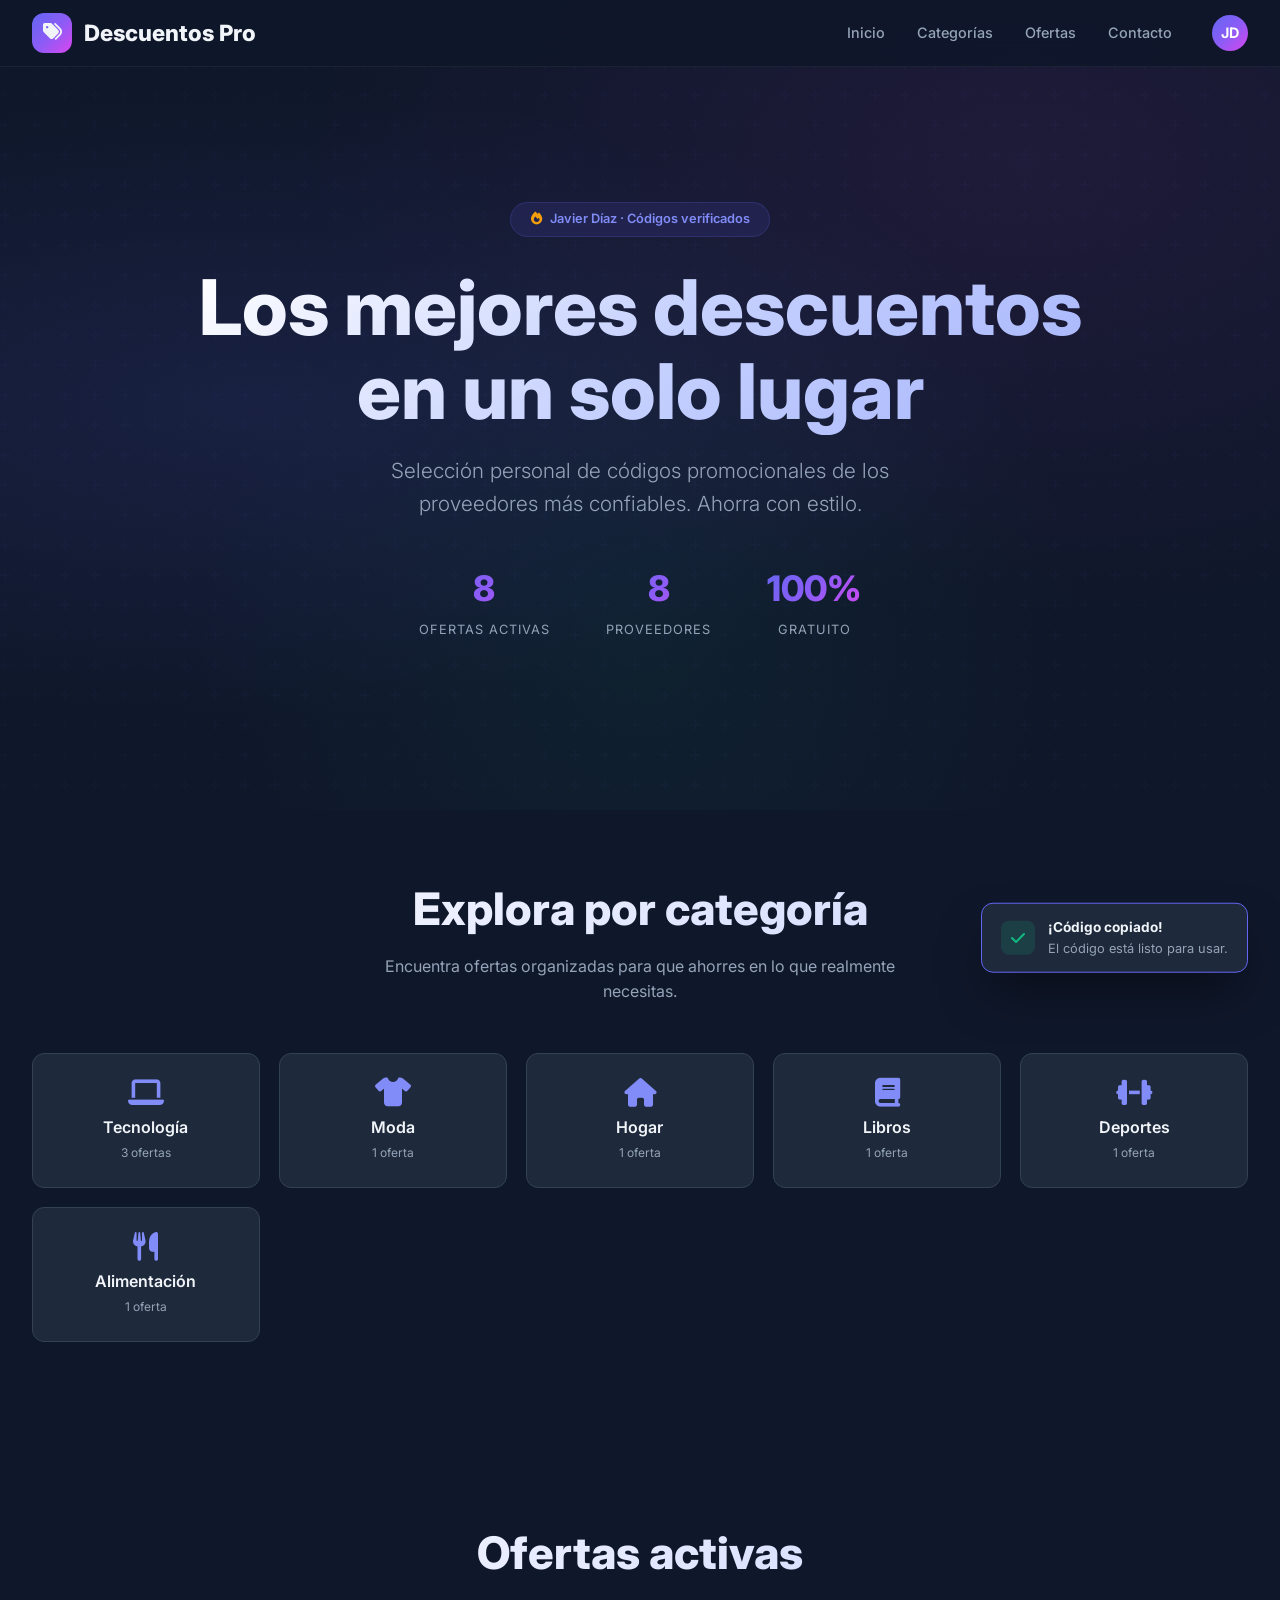
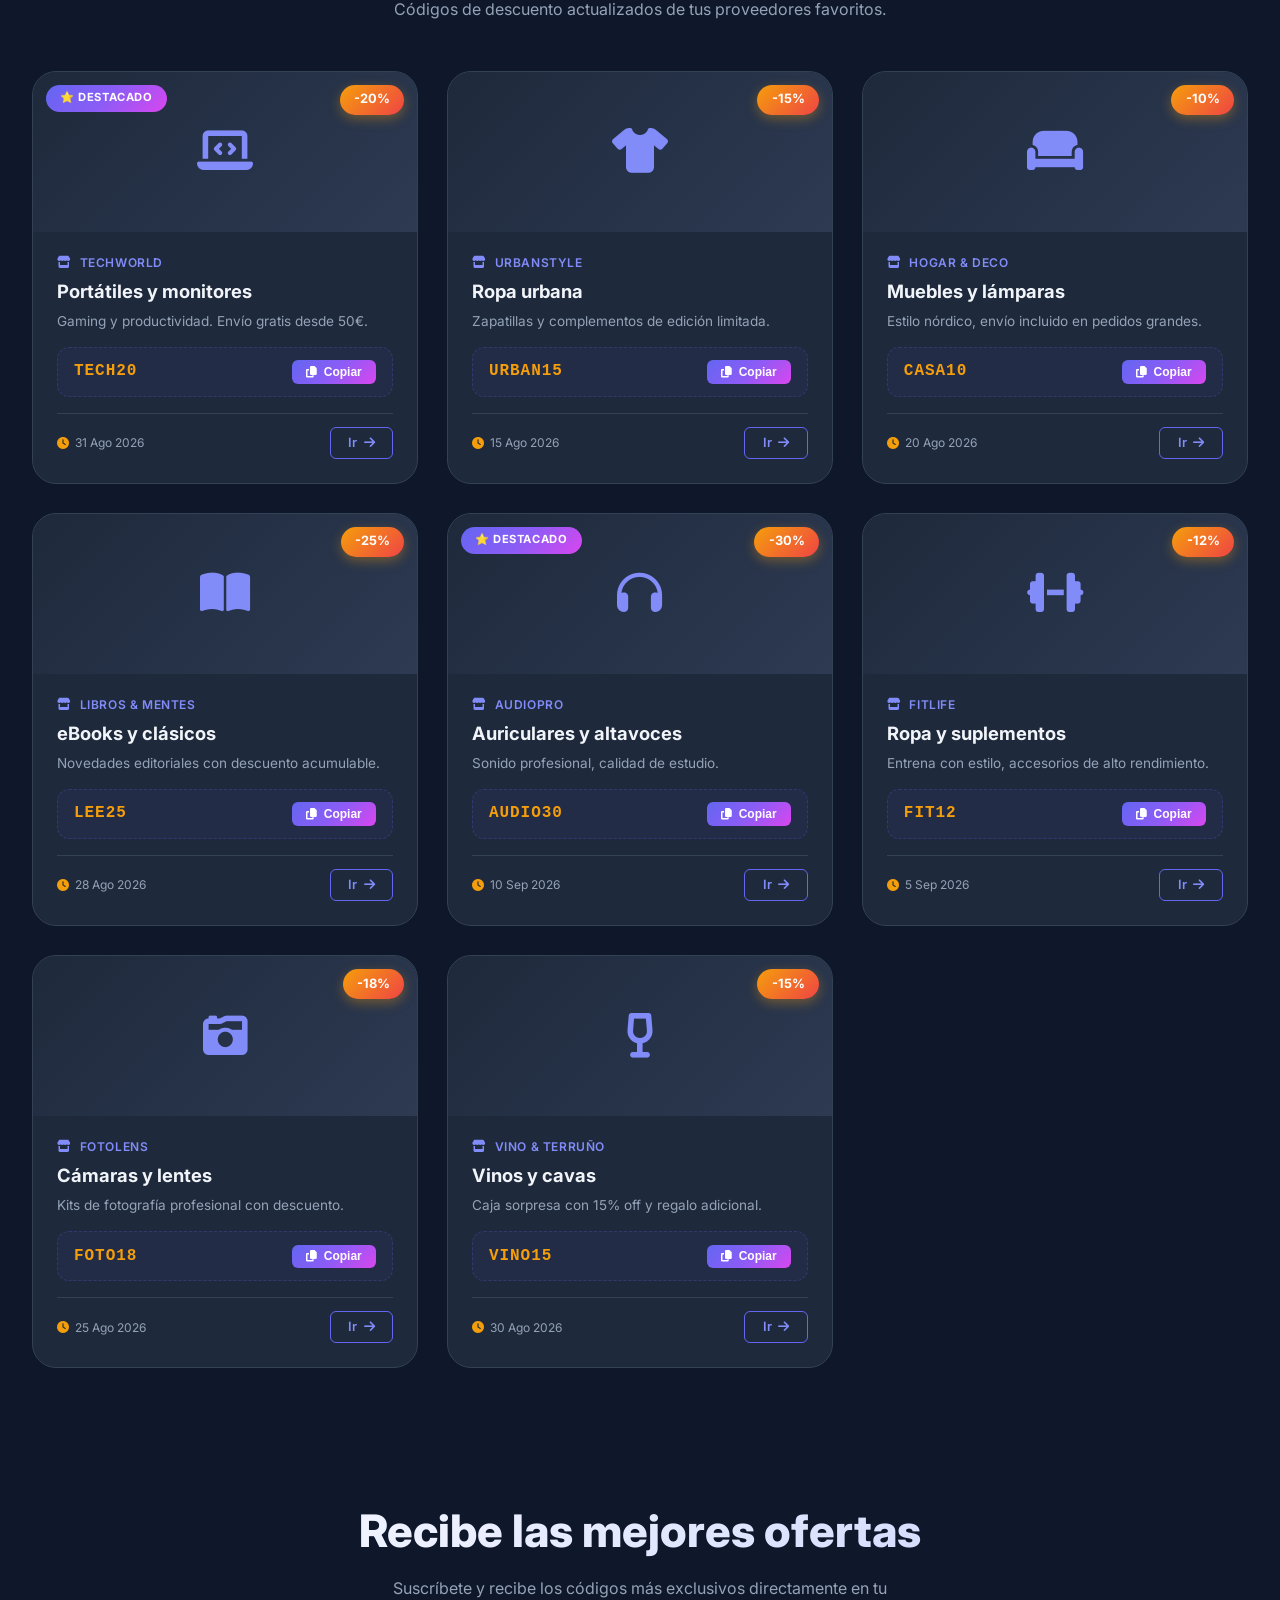
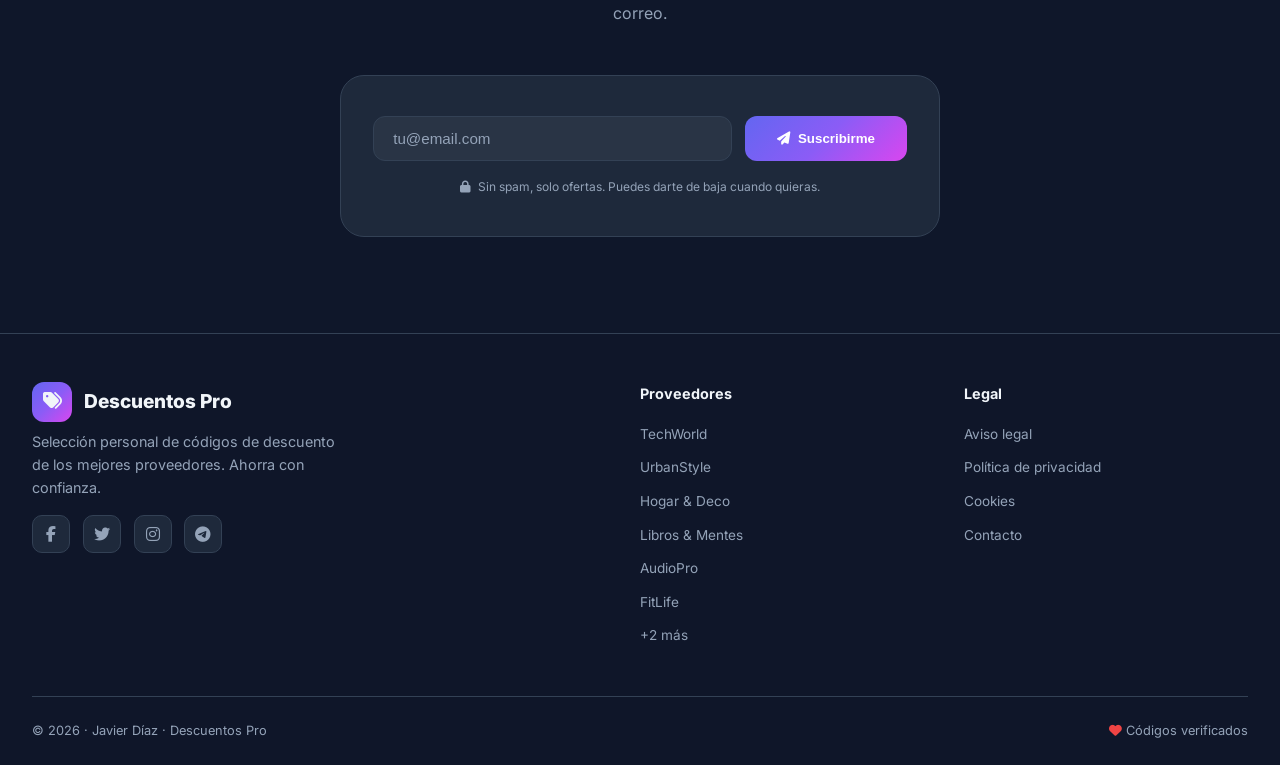
==== Index.html @ edf75646 "Primera versión: Página de descuentos" ====
<!DOCTYPE html>
<html lang="es">
<head>
    <meta charset="UTF-8">
    <meta name="viewport" content="width=device-width, initial-scale=1.0">
    <title>Descuentos Pro · Javier Díaz</title>
    
    <!-- Google Fonts -->
    <link href="https://fonts.googleapis.com/css2?family=Inter:wght@300;400;500;600;700;800&display=swap" rel="stylesheet">
    
    <!-- Font Awesome -->
    <link rel="stylesheet" href="https://cdnjs.cloudflare.com/ajax/libs/font-awesome/6.5.1/css/all.min.css">
    
    <!-- CSS Personalizado -->
    <link rel="stylesheet" href="css/style.css">
</head>
<body>

    <!-- ===== NAVEGACIÓN ===== -->
    <nav id="navbar">
        <div class="nav-container">
            <a href="#" class="logo">
                <span class="logo-icon"><i class="fas fa-tags"></i></span>
                Descuentos Pro
            </a>
            <ul class="nav-links">
                <li><a href="#inicio">Inicio</a></li>
                <li><a href="#categorias">Categorías</a></li>
                <li><a href="#ofertas">Ofertas</a></li>
                <li><a href="#contacto">Contacto</a></li>
                <li><span class="nav-avatar">JD</span></li>
            </ul>
            <button class="mobile-menu-btn" aria-label="Menú">
                <i class="fas fa-bars"></i>
            </button>
        </div>
    </nav>

    <!-- ===== HERO ===== -->
    <section class="hero" id="inicio">
        <div class="hero-content">
            <div class="hero-badge">
                <i class="fas fa-fire"></i> Javier Díaz · Códigos verificados
            </div>
            <h1>Los mejores descuentos en un solo lugar</h1>
            <p>Selección personal de códigos promocionales de los proveedores más confiables. Ahorra con estilo.</p>
            <div class="hero-stats">
                <div class="stat-item">
                    <div class="stat-number" id="totalOfertas">0</div>
                    <div class="stat-label">Ofertas activas</div>
                </div>
                <div class="stat-item">
                    <div class="stat-number" id="totalProveedores">0</div>
                    <div class="stat-label">Proveedores</div>
                </div>
                <div class="stat-item">
                    <div class="stat-number">100%</div>
                    <div class="stat-label">Gratuito</div>
                </div>
            </div>
        </div>
    </section>

    <!-- ===== CATEGORÍAS ===== -->
    <section id="categorias">
        <div class="section-header fade-in">
            <h2>Explora por categoría</h2>
            <p>Encuentra ofertas organizadas para que ahorres en lo que realmente necesitas.</p>
        </div>
        <div class="categories-grid" id="categoriesGrid">
            <!-- Generado dinámicamente desde JavaScript -->
        </div>
    </section>

    <!-- ===== OFERTAS ===== -->
    <section id="ofertas">
        <div class="section-header fade-in">
            <h2>Ofertas activas</h2>
            <p>Códigos de descuento actualizados de tus proveedores favoritos.</p>
        </div>
        <div class="products-grid" id="productsGrid">
            <div class="loading">
                <i class="fas fa-spinner fa-spin"></i>
                <p>Cargando ofertas...</p>
            </div>
        </div>
    </section>

    <!-- ===== CONTACTO / NEWSLETTER ===== -->
    <section id="contacto">
        <div class="section-header fade-in">
            <h2>Recibe las mejores ofertas</h2>
            <p>Suscríbete y recibe los códigos más exclusivos directamente en tu correo.</p>
        </div>
        <div class="newsletter-container">
            <!-- Formulario con Formspree (reemplaza TU_ID) -->
            <form action="https://formspree.io/f/TU_ID_AQUI" method="POST" class="newsletter-form">
                <input type="email" name="email" placeholder="tu@email.com" required>
                <button type="submit">
                    <i class="fas fa-paper-plane"></i> Suscribirme
                </button>
            </form>
            <p class="newsletter-note">
                <i class="fas fa-lock"></i> Sin spam, solo ofertas. Puedes darte de baja cuando quieras.
            </p>
        </div>
    </section>

    <!-- ===== FOOTER ===== -->
    <footer>
        <div class="footer-container">
            <div class="footer-grid">
                <div class="footer-brand">
                    <a href="#" class="logo" style="font-size:1.2rem;">
                        <span class="logo-icon"><i class="fas fa-tags"></i></span>
                        Descuentos Pro
                    </a>
                    <p>Selección personal de códigos de descuento de los mejores proveedores. Ahorra con confianza.</p>
                    <div class="footer-social">
                        <a href="#" class="social-link"><i class="fab fa-facebook-f"></i></a>
                        <a href="#" class="social-link"><i class="fab fa-twitter"></i></a>
                        <a href="#" class="social-link"><i class="fab fa-instagram"></i></a>
                        <a href="#" class="social-link"><i class="fab fa-telegram-plane"></i></a>
                    </div>
                </div>
                <div class="footer-column">
                    <h4>Proveedores</h4>
                    <ul id="footerProveedores">
                        <!-- Generado dinámicamente -->
                    </ul>
                </div>
                <div class="footer-column">
                    <h4>Legal</h4>
                    <ul>
                        <li><a href="#">Aviso legal</a></li>
                        <li><a href="#">Política de privacidad</a></li>
                        <li><a href="#">Cookies</a></li>
                        <li><a href="#">Contacto</a></li>
                    </ul>
                </div>
            </div>
            <div class="footer-bottom">
                <span>© 2026 · Javier Díaz · Descuentos Pro</span>
                <span><i class="fas fa-heart" style="color:#ef4444;"></i> Códigos verificados</span>
            </div>
        </div>
    </footer>

    <!-- ===== TOAST NOTIFICATION ===== -->
    <div class="toast" id="toast">
        <div class="toast-icon"><i class="fas fa-check"></i></div>
        <div class="toast-content">
            <h4 id="toast-title">¡Código copiado!</h4>
            <p id="toast-message">El código está listo para usar.</p>
        </div>
    </div>

    <!-- ===== JAVASCRIPT ===== -->
    <script src="js/main.js"></script>

</body>
</html>
---- css/style.css ----
/* ========================================
   VARIABLES GLOBALES
   ======================================== */
:root {
    --primary: #6366f1;
    --primary-dark: #4f46e5;
    --primary-light: #818cf8;
    --secondary: #f59e0b;
    --accent: #10b981;
    --bg: #0f172a;
    --bg-card: #1e293b;
    --bg-card-hover: #334155;
    --text: #f1f5f9;
    --text-muted: #94a3b8;
    --border: #334155;
    --gradient-1: linear-gradient(135deg, #6366f1 0%, #8b5cf6 50%, #d946ef 100%);
    --gradient-2: linear-gradient(135deg, #f59e0b 0%, #ef4444 100%);
    --shadow: 0 25px 50px -12px rgba(0, 0, 0, 0.5);
    --shadow-sm: 0 4px 6px -1px rgba(0, 0, 0, 0.3);
    --radius: 24px;
    --radius-sm: 12px;
}

/* ========================================
   RESET Y BASE
   ======================================== */
* {
    margin: 0;
    padding: 0;
    box-sizing: border-box;
}

body {
    font-family: 'Inter', sans-serif;
    background: var(--bg);
    color: var(--text);
    line-height: 1.6;
    overflow-x: hidden;
}

/* ========================================
   SCROLLBAR PERSONALIZADA
   ======================================== */
::-webkit-scrollbar {
    width: 6px;
}
::-webkit-scrollbar-track {
    background: var(--bg);
}
::-webkit-scrollbar-thumb {
    background: var(--bg-card);
    border-radius: 4px;
}
::-webkit-scrollbar-thumb:hover {
    background: var(--border);
}

/* ========================================
   NAVEGACIÓN
   ======================================== */
nav {
    position: fixed;
    top: 0;
    left: 0;
    right: 0;
    z-index: 1000;
    padding: 0.8rem 2rem;
    background: rgba(15, 23, 42, 0.85);
    backdrop-filter: blur(16px);
    border-bottom: 1px solid rgba(255, 255, 255, 0.05);
    transition: all 0.3s ease;
}

nav.scrolled {
    padding: 0.5rem 2rem;
    background: rgba(15, 23, 42, 0.96);
    box-shadow: 0 4px 20px rgba(0, 0, 0, 0.3);
}

.nav-container {
    max-width: 1400px;
    margin: 0 auto;
    display: flex;
    justify-content: space-between;
    align-items: center;
}

.logo {
    display: flex;
    align-items: center;
    gap: 0.75rem;
    font-size: 1.4rem;
    font-weight: 800;
    color: var(--text);
    text-decoration: none;
}

.logo-icon {
    width: 40px;
    height: 40px;
    background: var(--gradient-1);
    border-radius: var(--radius-sm);
    display: flex;
    align-items: center;
    justify-content: center;
    font-size: 1.2rem;
}

.nav-links {
    display: flex;
    gap: 2rem;
    list-style: none;
    align-items: center;
}

.nav-links a {
    color: var(--text-muted);
    text-decoration: none;
    font-weight: 500;
    font-size: 0.9rem;
    transition: color 0.2s;
    position: relative;
}

.nav-links a::after {
    content: '';
    position: absolute;
    bottom: -4px;
    left: 0;
    width: 0;
    height: 2px;
    background: var(--gradient-1);
    transition: width 0.3s ease;
}

.nav-links a:hover {
    color: var(--text);
}

.nav-links a:hover::after {
    width: 100%;
}

.nav-avatar {
    width: 36px;
    height: 36px;
    border-radius: 50%;
    background: var(--gradient-1);
    display: flex;
    align-items: center;
    justify-content: center;
    font-weight: 700;
    font-size: 0.9rem;
    color: white;
    margin-left: 0.5rem;
}

.mobile-menu-btn {
    display: none;
    background: none;
    border: none;
    color: var(--text);
    font-size: 1.5rem;
    cursor: pointer;
}

/* ========================================
   HERO
   ======================================== */
.hero {
    min-height: 90vh;
    display: flex;
    flex-direction: column;
    justify-content: center;
    align-items: center;
    text-align: center;
    padding: 6rem 2rem 4rem;
    position: relative;
    background:
        radial-gradient(ellipse at 20% 50%, rgba(99, 102, 241, 0.12) 0%, transparent 55%),
        radial-gradient(ellipse at 80% 20%, rgba(217, 70, 239, 0.08) 0%, transparent 50%),
        radial-gradient(ellipse at 50% 80%, rgba(16, 185, 129, 0.06) 0%, transparent 50%),
        var(--bg);
}

.hero::before {
    content: '';
    position: absolute;
    inset: 0;
    background: url("data:image/svg+xml,%3Csvg width='60' height='60' viewBox='0 0 60 60' xmlns='http://www.w3.org/2000/svg'%3E%3Cg fill='none' fill-rule='evenodd'%3E%3Cg fill='%236366f1' fill-opacity='0.04'%3E%3Cpath d='M36 34v-4h-2v4h-4v2h4v4h2v-4h4v-2h-4zm0-30V0h-2v4h-4v2h4v4h2V6h4V4h-4zM6 34v-4H4v4H0v2h4v4h2v-4h4v-2H6zM6 4V0H4v4H0v2h4v4h2V6h4V4H6z'/%3E%3C/g%3E%3C/g%3E%3C/svg%3E");
    opacity: 0.6;
    pointer-events: none;
}

.hero-content {
    position: relative;
    z-index: 2;
    max-width: 900px;
}

.hero-badge {
    display: inline-flex;
    align-items: center;
    gap: 0.5rem;
    background: rgba(99, 102, 241, 0.12);
    border: 1px solid rgba(99, 102, 241, 0.2);
    padding: 0.4rem 1.2rem;
    border-radius: 50px;
    font-size: 0.8rem;
    font-weight: 600;
    color: var(--primary-light);
    margin-bottom: 1.8rem;
    backdrop-filter: blur(8px);
}

.hero-badge i {
    color: var(--secondary);
}

.hero h1 {
    font-size: clamp(2.5rem, 6vw, 4.8rem);
    font-weight: 800;
    line-height: 1.1;
    margin-bottom: 1.2rem;
    background: linear-gradient(135deg, #fff 0%, #c7d2fe 50%, #a5b4fc 100%);
    -webkit-background-clip: text;
    -webkit-text-fill-color: transparent;
    background-clip: text;
}

.hero p {
    font-size: clamp(1rem, 2vw, 1.3rem);
    color: var(--text-muted);
    max-width: 600px;
    margin: 0 auto 2.5rem;
    font-weight: 300;
}

.hero-stats {
    display: flex;
    justify-content: center;
    gap: 3.5rem;
    flex-wrap: wrap;
    margin-top: 2.5rem;
}

.stat-item {
    text-align: center;
}

.stat-number {
    font-size: 2.2rem;
    font-weight: 800;
    background: var(--gradient-1);
    -webkit-background-clip: text;
    -webkit-text-fill-color: transparent;
    background-clip: text;
}

.stat-label {
    color: var(--text-muted);
    font-size: 0.8rem;
    text-transform: uppercase;
    letter-spacing: 0.08em;
    margin-top: 0.2rem;
}

/* ========================================
   SECCIONES
   ======================================== */
section {
    padding: 4rem 2rem;
    max-width: 1400px;
    margin: 0 auto;
}

.section-header {
    text-align: center;
    margin-bottom: 3rem;
}

.section-header h2 {
    font-size: clamp(1.8rem, 3.5vw, 2.8rem);
    font-weight: 800;
    background: linear-gradient(135deg, #fff 0%, #c7d2fe 100%);
    -webkit-background-clip: text;
    -webkit-text-fill-color: transparent;
    background-clip: text;
}

.section-header p {
    color: var(--text-muted);
    font-size: 1rem;
    max-width: 550px;
    margin: 0.5rem auto 0;
}

/* ========================================
   CATEGORÍAS
   ======================================== */
.categories-grid {
    display: grid;
    grid-template-columns: repeat(auto-fit, minmax(200px, 1fr));
    gap: 1.2rem;
    margin-bottom: 3rem;
}

.category-card {
    background: var(--bg-card);
    border: 1px solid var(--border);
    border-radius: var(--radius-sm);
    padding: 1.5rem 1rem;
    text-align: center;
    transition: all 0.3s ease;
    cursor: default;
}

.category-card:hover {
    transform: translateY(-4px);
    border-color: var(--primary);
    box-shadow: var(--shadow-sm);
}

.category-card i {
    font-size: 1.8rem;
    color: var(--primary-light);
    margin-bottom: 0.5rem;
}

.category-card h4 {
    font-size: 1rem;
    font-weight: 600;
}

.category-card span {
    display: block;
    color: var(--text-muted);
    font-size: 0.75rem;
    margin-top: 0.2rem;
}

/* ========================================
   PRODUCTOS / OFERTAS
   ======================================== */
.products-grid {
    display: grid;
    grid-template-columns: repeat(auto-fill, minmax(320px, 1fr));
    gap: 1.8rem;
}

.product-card {
    background: var(--bg-card);
    border: 1px solid var(--border);
    border-radius: var(--radius);
    overflow: hidden;
    transition: all 0.35s cubic-bezier(0.4, 0, 0.2, 1);
}

.product-card:hover {
    transform: translateY(-6px);
    border-color: var(--primary);
    box-shadow: var(--shadow);
}

.product-image {
    width: 100%;
    height: 160px;
    background: linear-gradient(135deg, #1e293b 0%, #2d3a52 100%);
    display: flex;
    align-items: center;
    justify-content: center;
    font-size: 2.8rem;
    color: var(--primary-light);
    position: relative;
}

.product-image .discount-tag {
    position: absolute;
    top: 0.8rem;
    right: 0.8rem;
    background: var(--gradient-2);
    color: white;
    padding: 0.3rem 0.9rem;
    border-radius: 50px;
    font-weight: 700;
    font-size: 0.8rem;
    box-shadow: 0 4px 12px rgba(245, 158, 11, 0.35);
}

.product-image .featured-badge {
    position: absolute;
    top: 0.8rem;
    left: 0.8rem;
    background: var(--gradient-1);
    color: white;
    padding: 0.3rem 0.9rem;
    border-radius: 50px;
    font-weight: 700;
    font-size: 0.7rem;
    text-transform: uppercase;
    letter-spacing: 0.05em;
}

.product-content {
    padding: 1.3rem 1.5rem 1.5rem;
}

.product-provider {
    display: flex;
    align-items: center;
    gap: 0.5rem;
    color: var(--primary-light);
    font-size: 0.75rem;
    font-weight: 600;
    text-transform: uppercase;
    letter-spacing: 0.05em;
    margin-bottom: 0.3rem;
}

.product-title {
    font-size: 1.15rem;
    font-weight: 700;
    margin-bottom: 0.3rem;
}

.product-description {
    color: var(--text-muted);
    font-size: 0.85rem;
    margin-bottom: 1rem;
    line-height: 1.5;
}

.code-box {
    background: rgba(99, 102, 241, 0.06);
    border: 1.5px dashed rgba(99, 102, 241, 0.25);
    border-radius: var(--radius-sm);
    padding: 0.7rem 1rem;
    display: flex;
    align-items: center;
    justify-content: space-between;
    gap: 0.8rem;
    transition: all 0.2s;
    margin-bottom: 1rem;
}

.code-box:hover {
    border-color: var(--primary);
    background: rgba(99, 102, 241, 0.08);
}

.code-box .code {
    font-family: 'Courier New', monospace;
    font-weight: 700;
    font-size: 1rem;
    color: var(--secondary);
    letter-spacing: 0.06em;
}

.copy-btn {
    background: var(--gradient-1);
    border: none;
    color: white;
    padding: 0.3rem 0.9rem;
    border-radius: 6px;
    font-weight: 600;
    font-size: 0.75rem;
    cursor: pointer;
    transition: all 0.2s;
    display: flex;
    align-items: center;
    gap: 0.4rem;
    white-space: nowrap;
}

.copy-btn:hover {
    transform: scale(1.04);
    box-shadow: 0 4px 14px rgba(99, 102, 241, 0.3);
}

.copy-btn.copied {
    background: var(--accent);
}

.product-footer {
    display: flex;
    justify-content: space-between;
    align-items: center;
    padding-top: 0.8rem;
    border-top: 1px solid var(--border);
    flex-wrap: wrap;
    gap: 0.5rem;
}

.expiry {
    display: flex;
    align-items: center;
    gap: 0.4rem;
    color: var(--text-muted);
    font-size: 0.75rem;
}

.expiry i {
    color: var(--secondary);
}

.visit-btn {
    background: transparent;
    border: 1px solid var(--primary);
    color: var(--primary-light);
    padding: 0.3rem 1.1rem;
    border-radius: 6px;
    font-weight: 600;
    font-size: 0.8rem;
    text-decoration: none;
    transition: all 0.2s;
    display: inline-flex;
    align-items: center;
    gap: 0.4rem;
}

.visit-btn:hover {
    background: var(--primary);
    color: white;
    transform: translateX(3px);
}

/* ========================================
   NEWSLETTER / CONTACTO
   ======================================== */
.newsletter-container {
    max-width: 600px;
    margin: 0 auto;
    background: var(--bg-card);
    border: 1px solid var(--border);
    border-radius: var(--radius);
    padding: 2.5rem 2rem;
    text-align: center;
}

.newsletter-form {
    display: flex;
    flex-wrap: wrap;
    gap: 0.8rem;
    justify-content: center;
}

.newsletter-form input {
    flex: 1;
    min-width: 200px;
    padding: 0.8rem 1.2rem;
    background: rgba(255, 255, 255, 0.05);
    border: 1px solid var(--border);
    border-radius: var(--radius-sm);
    color: var(--text);
    font-size: 0.95rem;
    outline: none;
    transition: all 0.3s ease;
}

.newsletter-form input:focus {
    border-color: var(--primary);
    box-shadow: 0 0 0 3px rgba(99, 102, 241, 0.2);
}

.newsletter-form input::placeholder {
    color: var(--text-muted);
}

.newsletter-form button {
    padding: 0.8rem 2rem;
    background: var(--gradient-1);
    border: none;
    border-radius: var(--radius-sm);
    color: white;
    font-weight: 700;
    cursor: pointer;
    transition: all 0.3s ease;
    display: flex;
    align-items: center;
    gap: 0.5rem;
}

.newsletter-form button:hover {
    transform: translateY(-2px);
    box-shadow: 0 10px 30px rgba(99, 102, 241, 0.3);
}

.newsletter-note {
    color: var(--text-muted);
    font-size: 0.75rem;
    margin-top: 1rem;
}

.newsletter-note i {
    margin-right: 0.3rem;
}

/* ========================================
   FOOTER
   ======================================== */
footer {
    background: rgba(15, 23, 42, 0.95);
    border-top: 1px solid var(--border);
    padding: 3rem 2rem 1.5rem;
    margin-top: 2rem;
}

.footer-container {
    max-width: 1400px;
    margin: 0 auto;
}

.footer-grid {
    display: grid;
    grid-template-columns: 2fr 1fr 1fr;
    gap: 2.5rem;
    margin-bottom: 2.5rem;
}

.footer-brand p {
    color: var(--text-muted);
    font-size: 0.9rem;
    margin-top: 0.5rem;
    max-width: 320px;
}

.footer-social {
    display: flex;
    gap: 0.8rem;
    margin-top: 1rem;
}

.social-link {
    width: 38px;
    height: 38px;
    background: var(--bg-card);
    border: 1px solid var(--border);
    border-radius: 10px;
    display: flex;
    align-items: center;
    justify-content: center;
    color: var(--text-muted);
    text-decoration: none;
    transition: all 0.2s;
}

.social-link:hover {
    background: var(--primary);
    color: white;
    border-color: var(--primary);
    transform: translateY(-2px);
}

.footer-column h4 {
    font-size: 0.9rem;
    font-weight: 700;
    margin-bottom: 1rem;
}

.footer-column ul {
    list-style: none;
}

.footer-column li {
    margin-bottom: 0.5rem;
}

.footer-column a {
    color: var(--text-muted);
    text-decoration: none;
    font-size: 0.85rem;
    transition: color 0.2s;
}

.footer-column a:hover {
    color: var(--primary-light);
}

.footer-bottom {
    border-top: 1px solid var(--border);
    padding-top: 1.5rem;
    display: flex;
    justify-content: space-between;
    flex-wrap: wrap;
    gap: 0.8rem;
    font-size: 0.8rem;
    color: var(--text-muted);
}

/* ========================================
   TOAST NOTIFICATION
   ======================================== */
.toast {
    position: fixed;
    bottom: 2rem;
    right: 2rem;
    background: var(--bg-card);
    border: 1px solid var(--primary);
    border-radius: var(--radius-sm);
    padding: 0.8rem 1.2rem;
    display: flex;
    align-items: center;
    gap: 0.8rem;
    box-shadow: var(--shadow);
    transform: translateY(150%);
    transition: transform 0.35s cubic-bezier(0.4, 0, 0.2, 1);
    z-index: 9999;
    max-width: 380px;
}

.toast.show {
    transform: translateY(0);
}

.toast-icon {
    width: 34px;
    height: 34px;
    background: rgba(16, 185, 129, 0.15);
    border-radius: 8px;
    display: flex;
    align-items: center;
    justify-content: center;
    color: var(--accent);
    font-size: 1rem;
}

.toast-content h4 {
    font-size: 0.85rem;
    font-weight: 700;
}

.toast-content p {
    color: var(--text-muted);
    font-size: 0.8rem;
}

/* ========================================
   LOADING
   ======================================== */
.loading {
    text-align: center;
    padding: 4rem;
    color: var(--text-muted);
    grid-column: 1 / -1;
}

.loading i {
    font-size: 3rem;
    margin-bottom: 1rem;
    color: var(--primary);
}

/* ========================================
   ANIMACIONES
   ======================================== */
.fade-in {
    opacity: 0;
    transform: translateY(25px);
    transition: all 0.6s ease;
}

.fade-in.visible {
    opacity: 1;
    transform: translateY(0);
}

/* ========================================
   RESPONSIVE
   ======================================== */
@media (max-width: 768px) {
    .nav-links {
        display: none;
    }
    
    .mobile-menu-btn {
        display: block;
    }
    
    .hero-stats {
        gap: 2rem;
    }
    
    .stat-number {
        font-size: 1.8rem;
    }
    
    .footer-grid {
        grid-template-columns: 1fr;
        text-align: center;
    }
    
    .footer-social {
        justify-content: center;
    }
    
    .footer-brand p {
        max-width: 100%;
    }
    
    .products-grid {
        grid-template-columns: 1fr;
    }
    
    .categories-grid {
        grid-template-columns: repeat(2, 1fr);
    }
}

@media (max-width: 480px) {
    .categories-grid {
        grid-template-columns: 1fr 1fr;
        gap: 0.8rem;
    }
    
    .category-card {
        padding: 1rem;
    }
    
    .category-card i {
        font-size: 1.4rem;
    }
    
    .newsletter-form {
        flex-direction: column;
    }
    
    .newsletter-form input,
    .newsletter-form button {
        width: 100%;
    }
}
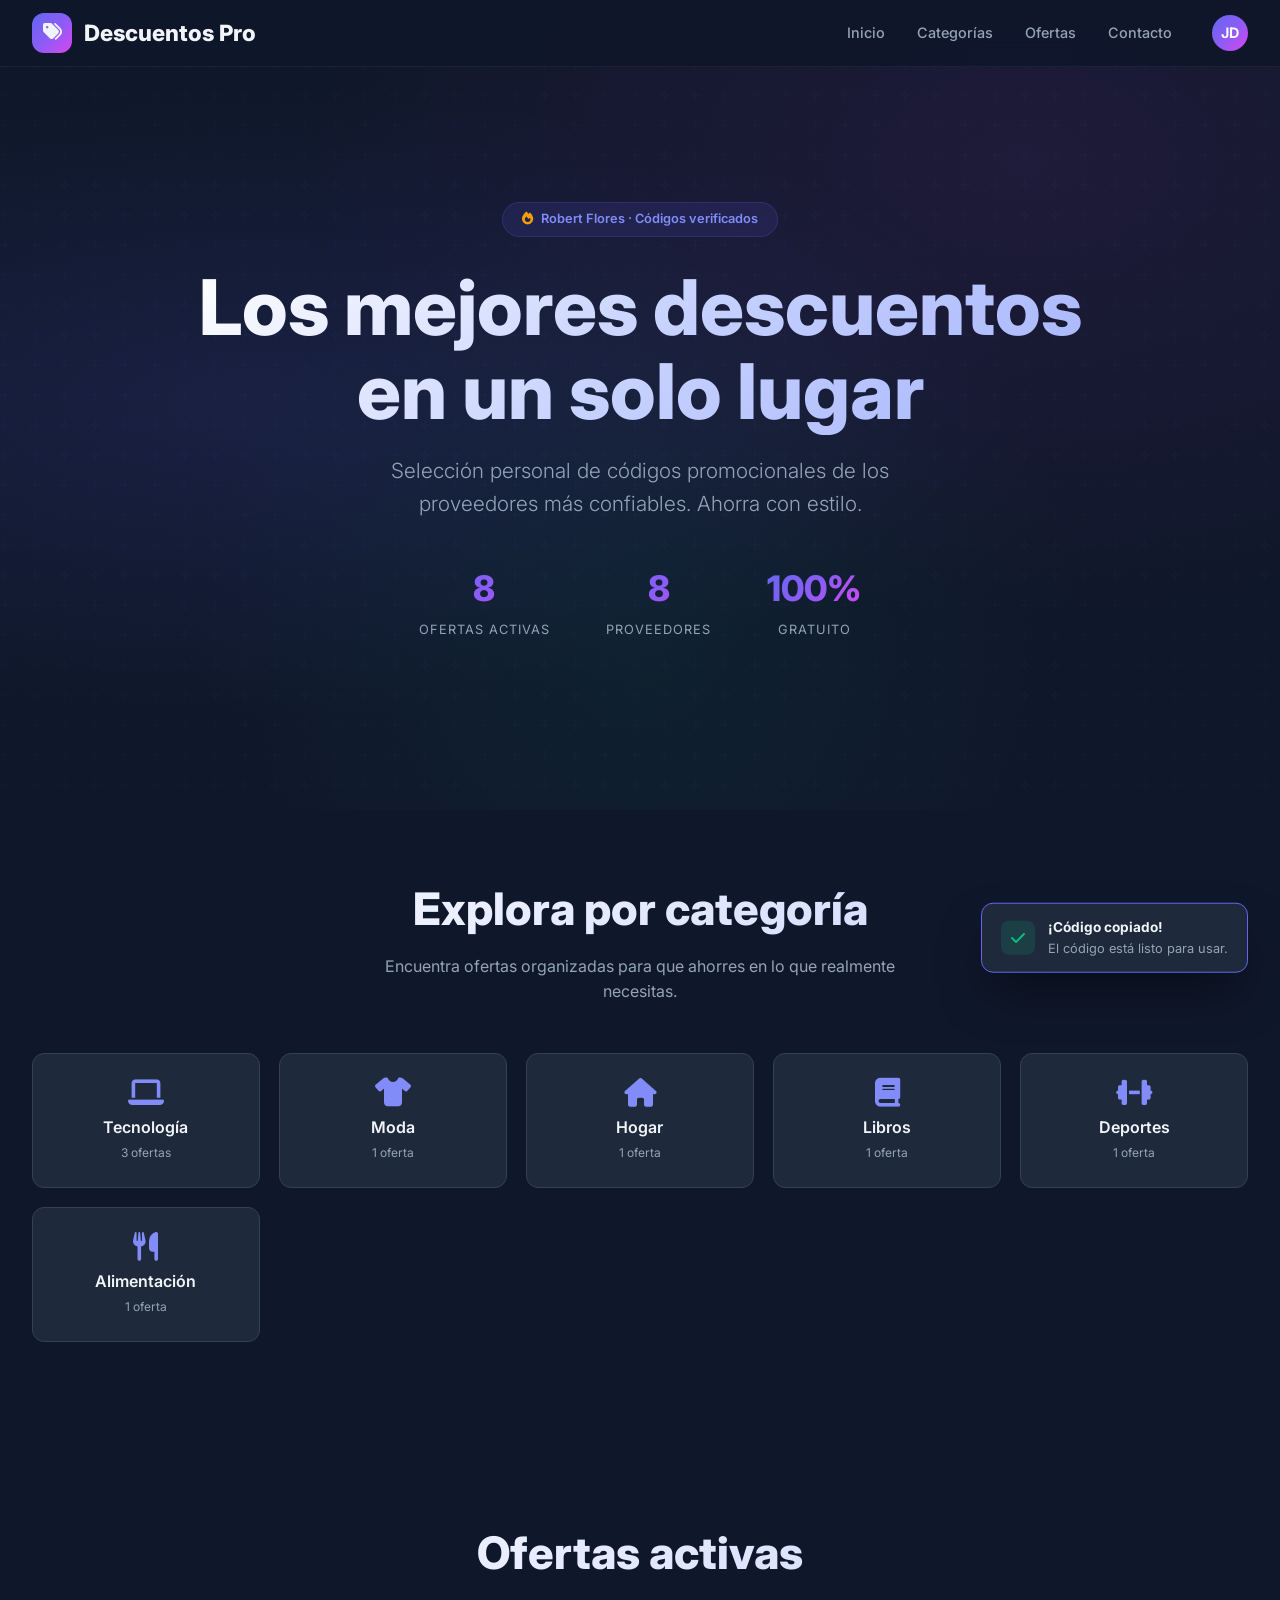
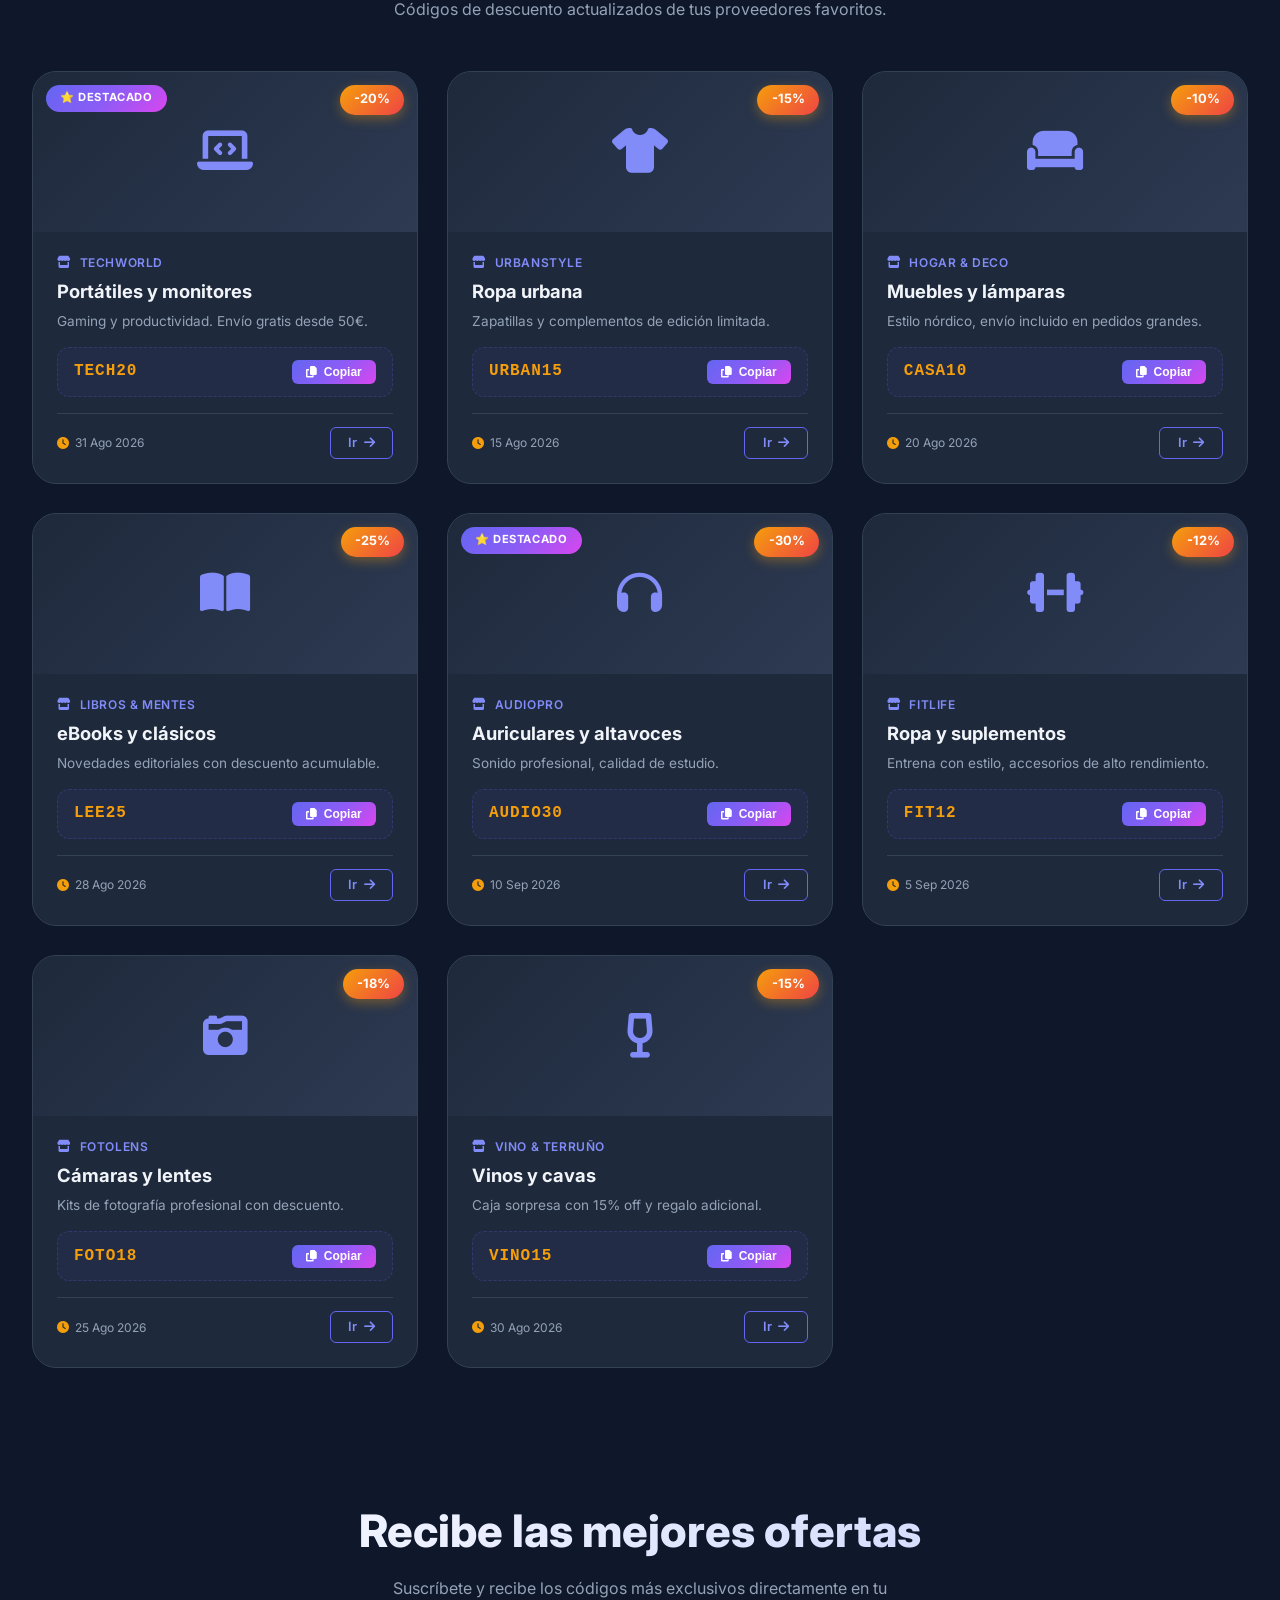
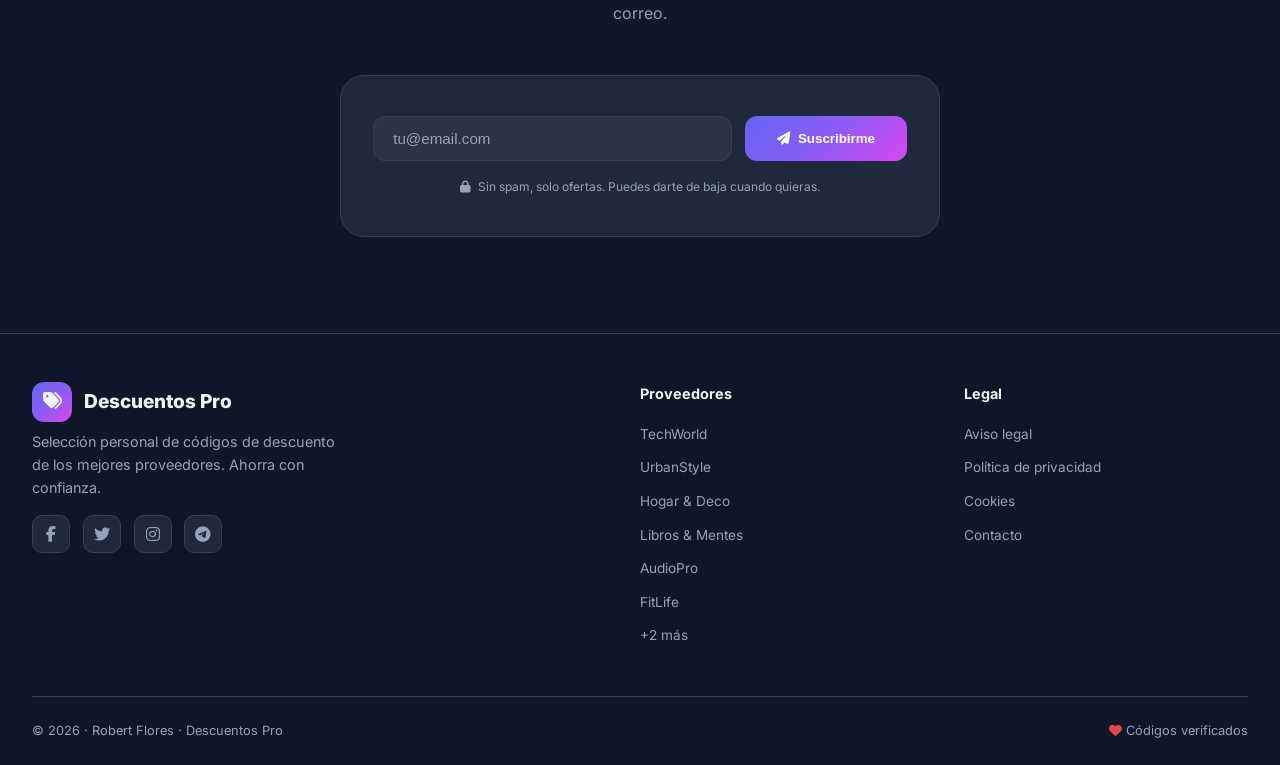
==== commit 432dc291: "Añadir filtro por categorías" ====
--- a/Index.html
+++ b/Index.html
@@ -3,7 +3,7 @@
 <head>
     <meta charset="UTF-8">
     <meta name="viewport" content="width=device-width, initial-scale=1.0">
-    <title>Descuentos Pro · Javier Díaz</title>
+    <title>Descuentos Pro · Robert Flores</title>
     
     <!-- Google Fonts -->
     <link href="https://fonts.googleapis.com/css2?family=Inter:wght@300;400;500;600;700;800&display=swap" rel="stylesheet">
@@ -40,7 +40,7 @@
     <section class="hero" id="inicio">
         <div class="hero-content">
             <div class="hero-badge">
-                <i class="fas fa-fire"></i> Javier Díaz · Códigos verificados
+                <i class="fas fa-fire"></i> Robert Flores · Códigos verificados
             </div>
             <h1>Los mejores descuentos en un solo lugar</h1>
             <p>Selección personal de códigos promocionales de los proveedores más confiables. Ahorra con estilo.</p>
@@ -72,19 +72,23 @@
         </div>
     </section>
 
-    <!-- ===== OFERTAS ===== -->
-    <section id="ofertas">
-        <div class="section-header fade-in">
-            <h2>Ofertas activas</h2>
-            <p>Códigos de descuento actualizados de tus proveedores favoritos.</p>
+<!-- ===== OFERTAS ===== -->
+<section id="ofertas">
+    <div class="section-header fade-in">
+        <h2>Ofertas activas</h2>
+        <p id="filterStatus">Códigos de descuento actualizados de tus proveedores favoritos.</p>
+        <!-- Botón para volver a todas las ofertas (oculto por defecto) -->
+        <button id="resetFilterBtn" style="display:none; margin-top: 1rem; padding: 0.5rem 1.5rem; background: var(--gradient-1); border: none; border-radius: var(--radius-sm); color: white; font-weight: 600; cursor: pointer; transition: all 0.3s ease;">
+            <i class="fas fa-undo"></i> Ver todas las ofertas
+        </button>
+    </div>
+    <div class="products-grid" id="productsGrid">
+        <div class="loading">
+            <i class="fas fa-spinner fa-spin"></i>
+            <p>Cargando ofertas...</p>
         </div>
-        <div class="products-grid" id="productsGrid">
-            <div class="loading">
-                <i class="fas fa-spinner fa-spin"></i>
-                <p>Cargando ofertas...</p>
-            </div>
-        </div>
-    </section>
+    </div>
+</section>
 
     <!-- ===== CONTACTO / NEWSLETTER ===== -->
     <section id="contacto">
@@ -140,7 +144,7 @@
                 </div>
             </div>
             <div class="footer-bottom">
-                <span>© 2026 · Javier Díaz · Descuentos Pro</span>
+                <span>© 2026 · Robert Flores · Descuentos Pro</span>
                 <span><i class="fas fa-heart" style="color:#ef4444;"></i> Códigos verificados</span>
             </div>
         </div>
--- a/css/style.css
+++ b/css/style.css
@@ -828,4 +828,20 @@
     .newsletter-form button {
         width: 100%;
     }
+}
+
+/* ========================================
+   BOTÓN RESET FILTRO
+   ======================================== */
+#resetFilterBtn {
+    transition: all 0.3s ease;
+}
+
+#resetFilterBtn:hover {
+    transform: scale(1.05);
+    box-shadow: 0 4px 15px rgba(99, 102, 241, 0.4);
+}
+
+#resetFilterBtn i {
+    margin-right: 0.5rem;
 }
